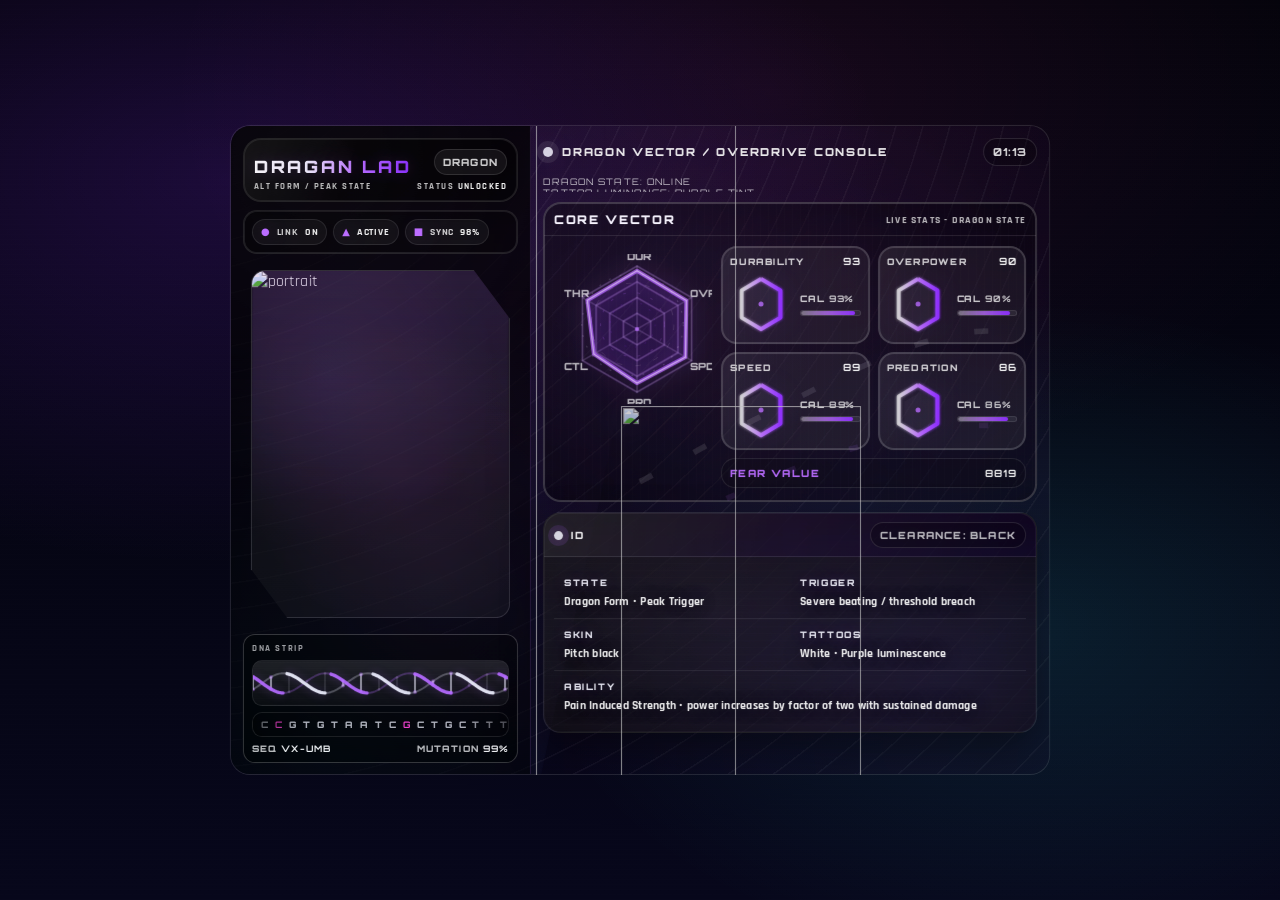
==== index2.html @ 0e3af1c7 "Create index2.html" ====
<!-- ============================
     index.html (Persona-ish pass)
     COPY-PASTE REPLACEMENT
     Notes:
     - Keeps your structure.
     - Adds ONE optional Persona “STAMP” element (safe if you want it).
     - Everything else is identical to your current index.
     ============================ -->
<!doctype html>
<html lang="en">
<head>
  <meta charset="utf-8"/>
  <meta name="viewport" content="width=device-width,initial-scale=1,viewport-fit=cover"/>
  <title>DRAGAN LAD // DRAGON FORM</title>

  <link rel="preconnect" href="https://fonts.googleapis.com">
  <link rel="preconnect" href="https://fonts.gstatic.com" crossorigin>
  <link href="https://fonts.googleapis.com/css2?family=Orbitron:wght@500;700;900&family=Rajdhani:wght@400;600;700&display=swap" rel="stylesheet">

  <link rel="stylesheet" href="./dragan.css?v=persona1">
</head>

<body>
  <div class="wrap">
    <div class="board" id="board">
      <div class="rgbSplit" aria-hidden="true"></div>
      <canvas class="embers" id="embers"></canvas>

      <div class="freeImg" style="--x:305px;--y:-115px;--w:200px;--h:800px;--rot:0deg;--opa:.75;--z:5;--blur:0px;--fit:contain">
        <img src="https://pomf2.lain.la/f/3jcsggve.png" alt="">
      </div>
      <div class="freeImg2" style="--x:390px;--y:280px;--w:240px;--h:500px;--rot:0deg;--opa:.78;--z:8;--blur:0px;--fit:contain">
        <img src="https://pomf2.lain.la/f/d1drjm53.png" alt="">
      </div>

      <div class="grid">
        <aside class="left">
          <div class="nameBanner">
            <div class="nameRow">
              <div class="name">DRAGAN LAD</div>
              <div class="fileCode">DRAGON</div>
            </div>
            <div class="subline">
              <span>ALT FORM / PEAK STATE</span>
              <span>STATUS <b>UNLOCKED</b></span>
            </div>
          </div>

          <div class="chipsBox">
            <div class="file">
              <div class="tag"><i>●</i>LINK <b>ON</b></div>
              <div class="tag"><i>▲</i> <b>ACTIVE</b></div>
              <div class="tag"><i>■</i>SYNC <b id="sync">97%</b></div>
            </div>
          </div>

          <div class="pframe">
            <div class="portrait">
              <img src="https://pomf2.lain.la/f/bktq4un1.png" alt="portrait"/>
              <div class="scan"></div>
              <div class="pulseTat"></div>
              <div class="shockwave"></div>
            </div>
          </div>

          <div class="dnaStrip">
            <div class="k">DNA STRIP</div>
            <div class="dnaHelix">
              <canvas class="dnaCanvas" id="dnaCanvas"></canvas>
            </div>
            <div class="dnaSeqLine" id="dnaSeqLine" aria-hidden="true"></div>
            <div class="dnaRead">
              <span>SEQ <b>VX-UMB</b></span>
              <span>MUTATION <b>99%</b></span>
            </div>
          </div>
        </aside>

        <main class="right">
          <div class="top">
            <div class="title"><span class="dot"></span> DRAGON VECTOR / OVERDRIVE CONSOLE</div>
            <div class="clock" id="clock">--:--</div>
          </div>

          <div class="ticker">
            <span id="tickerSpan">
              DRAGON STATE: ONLINE<br>
              TATTOO LUMINANCE: PURPLE TINT<br>
              OCULAR SHIFT: WHITE / VIOLET HAZE<br>
              VOICE: DISTORTED // FILTERED
            </span>
          </div>

          <section class="panel coreVec corrupt" id="corePanel">
            <div class="slice" aria-hidden="true"></div>

            <div class="phead">
              <h2>Core Vector</h2>

              <!-- OPTIONAL PERSONA STAMP (safe): remove if you don't want it -->
              <div class="sub" id="subHdr">LIVE STATS - DRAGON STATE</div>
            </div>

            <div class="pbody">
              <div class="coreGrid">
                <svg class="flowSvg" viewBox="0 0 100 100" preserveAspectRatio="none" aria-hidden="true">
                  <path d="M92 18 C78 18,60 28,44 36 C34 41,26 46,18 50"/>
                  <path class="p2" d="M92 38 C76 38,58 44,44 50 C34 55,26 58,18 60"/>
                  <path d="M92 58 C76 58,58 60,44 64 C34 68,26 70,18 72"/>
                  <path class="p2" d="M92 78 C78 78,60 74,44 70 C34 66,26 62,18 58"/>
                </svg>

                <div class="canvasBox">
                  <canvas id="radar" width="150" height="150"></canvas>

                  <svg class="orbits" viewBox="0 0 150 150" aria-hidden="true">
                    <g class="r1">
                      <circle cx="75" cy="75" r="54" stroke="rgba(245,245,255,.20)" stroke-width="1.2" fill="none" stroke-dasharray="2 10"/>
                      <circle cx="75" cy="75" r="44" stroke="rgba(255,255,255,.14)" stroke-width="1" fill="none" stroke-dasharray="6 14"/>
                    </g>
                    <g class="r2"><circle cx="75" cy="75" r="34" stroke="rgba(184,107,255,.22)" stroke-width="1.2" fill="none" stroke-dasharray="3 12"/></g>
                    <g class="r3"><circle cx="75" cy="75" r="24" stroke="rgba(138,45,255,.18)" stroke-width="1.1" fill="none" stroke-dasharray="2 9"/></g>
                  </svg>

                  <svg class="reticle" id="reticle" viewBox="0 0 150 150" aria-hidden="true">
                    <circle cx="75" cy="75" r="60" stroke="rgba(255,255,255,.20)" stroke-width="1" fill="none" stroke-dasharray="8 10"/>
                    <circle cx="75" cy="75" r="8" stroke="rgba(184,107,255,.45)" stroke-width="1.5" fill="none"/>
                    <path d="M75 14V34M75 116V136M14 75H34M116 75H136" stroke="rgba(245,245,255,.40)" stroke-width="2" stroke-linecap="round"/>
                    <path d="M75 42V48M75 102V108M42 75H48M102 75H108" stroke="rgba(184,107,255,.32)" stroke-width="2" stroke-linecap="round"/>
                  </svg>
                </div>

                <div>
                  <svg width="0" height="0" style="position:absolute">
                    <defs>
                      <linearGradient id="hxg" x1="0" y1="0" x2="1" y2="0">
                        <stop offset="0" stop-color="rgba(255,255,255,.55)"/>
                        <stop offset=".55" stop-color="rgba(184,107,255,.80)"/>
                        <stop offset="1" stop-color="rgba(138,45,255,.95)"/>
                      </linearGradient>
                      <filter id="hxglow">
                        <feGaussianBlur stdDeviation="1.9" result="b"/>
                        <feMerge><feMergeNode in="b"/><feMergeNode in="SourceGraphic"/></feMerge>
                      </filter>
                    </defs>
                  </svg>

                  <div class="statGrid" id="statGrid">
                    <div class="hexStat">
                      <div class="hexHdr"><span>Durability</span><b class="num"><i id="g0">92</i><span id="v0">92</span></b></div>
                      <div class="hexBody">
                        <svg class="hexSvg" viewBox="0 0 64 64">
                          <polygon class="hexBase" points="32,6 52,18 52,46 32,58 12,46 12,18"/>
                          <polygon class="hexFill" id="hf0" points="32,6 52,18 52,46 32,58 12,46 12,18"/>
                          <polygon class="hexGlow" id="hx0" points="32,6 52,18 52,46 32,58 12,46 12,18" stroke-dasharray="210" stroke-dashoffset="30"/>
                          <line class="hexNeedle" id="hn0" x1="32" y1="32" x2="32" y2="14"/>
                          <circle class="hexDot" cx="32" cy="32" r="2.6"/>
                        </svg>
                        <div class="hexMeta">
                          <div><span>CAL</span> <b id="p0">92%</b></div>
                          <div class="microBar"><div class="microFill" id="m0" style="width:92%"></div></div>
                        </div>
                      </div>
                    </div>

                    <div class="hexStat">
                      <div class="hexHdr"><span>Overpower</span><b class="num"><i id="g1">90</i><span id="v1">90</span></b></div>
                      <div class="hexBody">
                        <svg class="hexSvg" viewBox="0 0 64 64">
                          <polygon class="hexBase" points="32,6 52,18 52,46 32,58 12,46 12,18"/>
                          <polygon class="hexFill" id="hf1" points="32,6 52,18 52,46 32,58 12,46 12,18"/>
                          <polygon class="hexGlow" id="hx1" points="32,6 52,18 52,46 32,58 12,46 12,18" stroke-dasharray="210" stroke-dashoffset="45"/>
                          <line class="hexNeedle" id="hn1" x1="32" y1="32" x2="32" y2="14"/>
                          <circle class="hexDot" cx="32" cy="32" r="2.6"/>
                        </svg>
                        <div class="hexMeta">
                          <div><span>CAL</span> <b id="p1">90%</b></div>
                          <div class="microBar"><div class="microFill" id="m1" style="width:90%"></div></div>
                        </div>
                      </div>
                    </div>

                    <div class="hexStat">
                      <div class="hexHdr"><span>Speed</span><b class="num"><i id="g2">88</i><span id="v2">88</span></b></div>
                      <div class="hexBody">
                        <svg class="hexSvg" viewBox="0 0 64 64">
                          <polygon class="hexBase" points="32,6 52,18 52,46 32,58 12,46 12,18"/>
                          <polygon class="hexFill" id="hf2" points="32,6 52,18 52,46 32,58 12,46 12,18"/>
                          <polygon class="hexGlow" id="hx2" points="32,6 52,18 52,46 32,58 12,46 12,18" stroke-dasharray="210" stroke-dashoffset="40"/>
                          <line class="hexNeedle" id="hn2" x1="32" y1="32" x2="32" y2="14"/>
                          <circle class="hexDot" cx="32" cy="32" r="2.6"/>
                        </svg>
                        <div class="hexMeta">
                          <div><span>CAL</span> <b id="p2">88%</b></div>
                          <div class="microBar"><div class="microFill" id="m2" style="width:88%"></div></div>
                        </div>
                      </div>
                    </div>

                    <div class="hexStat">
                      <div class="hexHdr"><span>Predation</span><b class="num"><i id="g3">85</i><span id="v3">85</span></b></div>
                      <div class="hexBody">
                        <svg class="hexSvg" viewBox="0 0 64 64">
                          <polygon class="hexBase" points="32,6 52,18 52,46 32,58 12,46 12,18"/>
                          <polygon class="hexFill" id="hf3" points="32,6 52,18 52,46 32,58 12,46 12,18"/>
                          <polygon class="hexGlow" id="hx3" points="32,6 52,18 52,46 32,58 12,46 12,18" stroke-dasharray="210" stroke-dashoffset="58"/>
                          <line class="hexNeedle" id="hn3" x1="32" y1="32" x2="32" y2="14"/>
                          <circle class="hexDot" cx="32" cy="32" r="2.6"/>
                        </svg>
                        <div class="hexMeta">
                          <div><span>CAL</span> <b id="p3">85%</b></div>
                          <div class="microBar"><div class="microFill" id="m3" style="width:85%"></div></div>
                        </div>
                      </div>
                    </div>
                  </div>

                  <div class="trustRow"><span><em>FEAR VALUE</em></span><b id="trust">8742</b></div>
                </div>
              </div>
            </div>
          </section>

          <section class="idBoard">
            <div class="ibHead"><h3>ID</h3><div class="sig">CLEARANCE: BLACK</div></div>
            <div class="ibBody">
              <div class="ibRow">
                <div class="ibCell"><div class="k">State</div><div class="v">Dragon Form • Peak Trigger</div></div>
                <div class="ibCell"><div class="k">Trigger</div><div class="v">Severe beating / threshold breach</div></div>
              </div>
              <div class="ibRow">
                <div class="ibCell"><div class="k">Skin</div><div class="v">Pitch black</div></div>
                <div class="ibCell"><div class="k">Tattoos</div><div class="v">White • Purple luminescence</div></div>
              </div>
              <div class="ibRow ibRowFull">
                <div class="ibCell">
                  <div class="k">Ability</div>
                  <div class="v"><b>Pain Induced Strength</b> • power increases by factor of two with sustained damage</div>
                </div>
              </div>
            </div>
          </section>

        </main>
      </div>
    </div>
  </div>

  <audio id="loopAudio" src="https://pomf2.lain.la/f/i4xc9d.mp3" loop playsinline preload="auto"></audio>
  <script src="https://weightsofbruiser.github.io/dragan/dragan.js?v=persona1"></script>
</body>
</html>
---- dragan.css ----
:root{
  /* Umbra palette */
  --bg0:#03030a;
  --bg1:#050512;
  --bg2:#07071b;
  --ink:#f7f4ff;
  --mut:#bdb3e8;

  --um0:#0a0a14;
  --um1:#121226;
  --vio:#b86bff;
  --vio2:#8a2dff;
  --mag:#ff45d6;
  --cya:#2ff6ff;

  --white:#ffffff;
  --r:20px;
  --shadow:rgba(0,0,0,.72);
  --line:rgba(255,255,255,.12);
  --line2:rgba(184,107,255,.20);

  --tat:rgba(245,245,255,.92);
  --tatGlow:rgba(184,107,255,.55);

  /* FX */
  --fx:0;     /* 0..1 micro glitch intensity */
  --hb:0;     /* 0..1 heartbeat intensity */
  --heat:0;   /* 0..1 system temp */
}

*{box-sizing:border-box;margin:0;padding:0}
html,body{height:100%}

body{
  font-family:Rajdhani,system-ui,-apple-system,Segoe UI,Roboto,Arial;
  color:var(--ink);
  background:
    radial-gradient(1200px 700px at 18% 20%, rgba(138,45,255,.18), transparent 55%),
    radial-gradient(900px 600px at 80% 70%, rgba(47,246,255,.10), transparent 55%),
    radial-gradient(1000px 650px at 60% 10%, rgba(255,69,214,.08), transparent 60%),
    linear-gradient(180deg, var(--bg0), var(--bg2));
  position:relative;
  overflow:hidden;
}

/* subtle animated “distortion” veil */
body:before{
  content:"";
  position:fixed; inset:0;
  background:
    repeating-linear-gradient(0deg, rgba(255,255,255,.06) 0 1px, transparent 1px 5px),
    radial-gradient(circle at 50% 50%, rgba(184,107,255,.08), transparent 55%);
  mix-blend-mode:overlay;
  opacity:.12;
  animation:veil 8s linear infinite;
  pointer-events:none;
}
@keyframes veil{
  0%{transform:translateY(0)}
  100%{transform:translateY(24px)}
}

.wrap{
  min-height:100%;
  display:flex;
  align-items:center;
  justify-content:center;
  padding:12px;
  overflow-x:auto;
}

.board{
  width:min(760px,100%);
  min-width:820px;
  height:650px;
  border-radius:var(--r);
  border:1px solid var(--line);
  background:url('https://i.pinimg.com/originals/88/1e/97/881e975af06ff67857544c7b64e65cbc.gif') center/cover no-repeat fixed;
  position:relative;
  overflow:hidden;
  filter:saturate(calc(1 + var(--heat)*.18)) contrast(calc(1 + var(--heat)*.10));
}

/* HEARTBEAT thump */
.board{ transform:scale(calc(1 + var(--hb)*.003)); }

/* “Umbra bloom” */
.board:before{
  content:"";
  position:absolute; inset:-20%;
  background:
    radial-gradient(circle at 18% 22%, rgba(255,255,255,.10), transparent 40%),
    radial-gradient(circle at 65% 30%, rgba(184,107,255,.18), transparent 46%),
    radial-gradient(circle at 78% 78%, rgba(255,69,214,.10), transparent 52%),
    repeating-radial-gradient(circle at 0 0, rgba(255,255,255,.16) 0 1px, transparent 2px 26px);
  opacity:.28;
  transform:rotate(9deg);
  pointer-events:none;
  filter:saturate(1.2) contrast(1.05);
}

/* ===== RGB SPLIT / CHROMATIC ABERRATION (AUTO pulses) ===== */
.rgbSplit{
  position:absolute; inset:0;
  pointer-events:none;
  z-index:50;
  opacity:calc(var(--fx) * .85);
  mix-blend-mode:screen;
  filter:contrast(1.15) saturate(1.25);
}
.rgbSplit:before,
.rgbSplit:after{
  content:"";
  position:absolute; inset:-2px;
  background:
    radial-gradient(900px 600px at 50% 40%, rgba(255,255,255,.10), transparent 60%),
    repeating-linear-gradient(90deg, rgba(255,255,255,.06) 0 1px, transparent 1px 6px);
  opacity:.9;
  will-change:transform,filter;
}
.rgbSplit:before{
  transform:translateX(calc(var(--fx) * -4px)) translateY(calc(var(--fx) * 1px));
  filter:drop-shadow(6px 0 0 rgba(47,246,255,.18)) drop-shadow(-4px 0 0 rgba(255,69,214,.14));
}
.rgbSplit:after{
  transform:translateX(calc(var(--fx) * 4px)) translateY(calc(var(--fx) * -1px));
  filter:drop-shadow(-6px 0 0 rgba(47,246,255,.18)) drop-shadow(4px 0 0 rgba(255,69,214,.14));
  opacity:.7;
}

/* ===== EMBERS CANVAS ===== */
.embers{
  position:absolute; inset:0;
  pointer-events:none;
  z-index:35;
  opacity:.85;
  mix-blend-mode:screen;
  filter:drop-shadow(0 0 12px rgba(184,107,255,.10));
}

.grid{
  position:relative;
  display:grid;
  grid-template-columns:300px minmax(0,1fr);
  z-index:4;
  height:100%;
  align-items:stretch;
}

.left{
  min-width:300px;
  padding:12px;
  border-right:1px solid rgba(184,107,255,.18);
  background:linear-gradient(180deg, rgba(0,0,0,.82), rgba(0,0,0,.55));
  position:relative;
}

.left:after{
  content:"";
  position:absolute; inset:-25%;
  background:
    radial-gradient(circle at 25% 22%, rgba(255,255,255,.12), transparent 38%),
    radial-gradient(circle at 68% 62%, rgba(184,107,255,.20), transparent 44%),
    radial-gradient(circle at 55% 80%, rgba(47,246,255,.10), transparent 52%);
  opacity:.28;
  transform:rotate(12deg);
  pointer-events:none;
}

.right{
  min-width:0;
  padding:12px;
  display:flex;
  flex-direction:column;
  gap:10px;
}

/* Header banner */
.nameBanner{
  position:relative;
  border-radius:18px;
  padding:10px 10px 9px;
  background:rgba(0,0,0,.72);
  border:1px solid rgba(255,255,255,.12);
  box-shadow:
    inset 0 0 0 1px rgba(255,255,255,.08),
    0 10px 26px rgba(0,0,0,.35);
  overflow:hidden;
}

.nameBanner:before{
  content:"";
  position:absolute; inset:-60% -25%;
  background:linear-gradient(90deg, transparent, rgba(255,255,255,.20), transparent);
  transform:rotate(18deg) translateX(-55%);
  animation:shine 3.2s linear infinite;
  opacity:.55;
  pointer-events:none;
}
@keyframes shine{to{transform:rotate(18deg) translateX(55%)}}

.nameRow{display:flex;align-items:flex-end;justify-content:space-between;gap:10px}

.name{
  font-family:Orbitron,system-ui;
  font-weight:900;
  letter-spacing:.16em;
  text-transform:uppercase;
  font-size:17px;
  line-height:1.02;
  background:linear-gradient(90deg,
    rgba(255,255,255,.96),
    rgba(245,245,255,.96),
    rgba(184,107,255,.98),
    rgba(138,45,255,.96)
  );
  -webkit-background-clip:text;
  background-clip:text;
  color:transparent;
  text-shadow:0 0 18px rgba(184,107,255,.22), 0 0 24px rgba(255,255,255,.10);
}

.fileCode{
  font-family:Orbitron,system-ui;
  font-weight:900;
  letter-spacing:.12em;
  font-size:10px;
  color:rgba(255,255,255,.78);
  padding:6px 8px;
  border-radius:999px;
  background:rgba(255,255,255,.06);
  border:1px solid rgba(255,255,255,.12);
}

.subline{
  margin-top:6px;
  display:flex;
  align-items:center;
  justify-content:space-between;
  gap:10px;
  font-weight:900;
  letter-spacing:.16em;
  text-transform:uppercase;
  font-size:9px;
  color:rgba(255,255,255,.72);
}
.subline b{color:rgba(255,255,255,.94)}

.chipsBox{
  margin-top:8px;
  border-radius:14px;
  padding:8px;
  background:rgba(0,0,0,.46);
  border:1px solid rgba(255,255,255,.12);
  box-shadow:inset 0 0 0 1px rgba(255,255,255,.10);
}

.file{display:flex;gap:6px;flex-wrap:wrap}
.tag{
  display:flex;align-items:center;gap:6px;
  padding:6px 8px;
  border-radius:999px;
  background:rgba(255,255,255,.05);
  border:1px solid rgba(255,255,255,.10);
  font-weight:900;
  letter-spacing:.08em;
  font-size:10px;
  color:rgba(255,255,255,.82);
}
.tag i{font-style:normal;color:var(--vio);filter:drop-shadow(0 0 10px rgba(184,107,255,.25))}
.tag b{color:rgba(255,255,255,.95)}

.pframe{position:relative;margin-top:8px;border-radius:14px;padding:8px;overflow:hidden}

/* portrait */
.portrait{
  height:348px;
  border-radius:14px;
  overflow:hidden;
  clip-path:polygon(0 0,86% 0,100% 14%,100% 100%,14% 100%,0 86%);
  border:1px solid rgba(255,255,255,.14);
  position:relative;
  background:rgba(255,255,255,.03);
}

.portrait img{
  width:100%;height:105%;
  object-fit:cover;
  transform:scale(1.03);
  filter:contrast(1.18) saturate(1.05) brightness(.92);
}

/* Umbra tattoo glow overlay */
.portrait:before{
  content:"";
  position:absolute; inset:0;
  background:
    radial-gradient(circle at 30% 30%, rgba(184,107,255,.20), transparent 55%),
    radial-gradient(circle at 60% 60%, rgba(255,69,214,.10), transparent 60%),
    linear-gradient(180deg, rgba(0,0,0,.05), rgba(0,0,0,.35));
  mix-blend-mode:screen;
  opacity:.55;
  pointer-events:none;
}
.portrait:after{
  content:"";
  position:absolute; inset:0;
  background:radial-gradient(700px 500px at 50% 40%, rgba(255,255,255,.12), transparent 65%);
  opacity:.22;
  pointer-events:none;
}

/* kept */
.portrait .pulseTat{position:absolute; inset:0; opacity:0; pointer-events:none;}
.portrait .shockwave{position:absolute; inset:-40%; opacity:0; pointer-events:none;}

.scan{
  position:absolute; inset:-45% 0;
  background:linear-gradient(180deg, transparent, rgba(184,107,255,.20), transparent);
  transform:translateY(-40%);
  animation:scan 3.4s linear infinite;
  filter:blur(1px);
  opacity:.90;
  pointer-events:none;
}
@keyframes scan{to{transform:translateY(45%)}}

/* DNA strip */
.dnaStrip{
  margin-top:8px;
  border-radius:12px;
  background:rgba(0,0,0,.72);
  border:1px solid rgba(255,255,255,.20);
  overflow:hidden;
  padding:8px;
}
.dnaStrip .k{
  color:rgba(255,255,255,.62);
  font-weight:900;
  letter-spacing:.18em;
  text-transform:uppercase;
  font-size:9px;
  margin-bottom:6px;
}
.dnaHelix{
  height:46px;
  border-radius:10px;
  background:linear-gradient(180deg, rgba(255,255,255,.06), rgba(255,255,255,.02));
  border:1px solid rgba(255,255,255,.10);
  overflow:hidden;
  position:relative;
}
.dnaCanvas{width:100%;height:100%;display:block}
.dnaHelix:after{
  content:"";
  position:absolute; inset:0;
  background:repeating-linear-gradient(0deg, rgba(255,255,255,.04) 0 1px, transparent 1px 6px);
  opacity:.22;
  pointer-events:none;
}

/* NEW: DNA sequencer line */
.dnaSeqLine{
  margin-top:6px;
  padding:6px 8px;
  border-radius:10px;
  background:rgba(0,0,0,.30);
  border:1px solid rgba(255,255,255,.10);
  font-family:Orbitron,system-ui;
  font-weight:900;
  letter-spacing:.22em;
  font-size:9px;
  color:rgba(245,245,255,.72);
  white-space:nowrap;
  overflow:hidden;
  position:relative;
}
.dnaSeqLine b{color:rgba(255,69,214,.95); text-shadow:0 0 16px rgba(255,69,214,.18)}
.dnaSeqLine:after{
  content:"";
  position:absolute; inset:0;
  background:linear-gradient(90deg, rgba(0,0,0,.60), transparent 18%, transparent 82%, rgba(0,0,0,.60));
  pointer-events:none;
}

.dnaRead{
  margin-top:6px;
  display:flex;
  justify-content:space-between;
  gap:10px;
  flex-wrap:wrap;
  font-family:Orbitron,system-ui;
  font-weight:900;
  letter-spacing:.12em;
  text-transform:uppercase;
  font-size:9px;
  color:rgba(255,255,255,.72);
}
.dnaRead b{color:rgba(255,255,255,.94)}

/* Right side header */
.top{display:flex;align-items:center;justify-content:space-between;gap:10px}
.title{
  display:flex;align-items:center;gap:9px;
  font-family:Orbitron,system-ui;
  font-weight:900;
  letter-spacing:.16em;
  text-transform:uppercase;
  font-size:11px;
  color:rgba(255,255,255,.90);
}
.dot{
  width:10px;height:10px;border-radius:50%;
  background:rgba(245,245,255,.85);
  box-shadow:0 0 0 6px rgba(255,255,255,.08), 0 0 26px rgba(184,107,255,.22);
  animation:pulse 1.6s ease-in-out infinite;
  animation-duration:calc(1.6s - var(--heat)*.7s);
}
@keyframes pulse{50%{transform:scale(1.2)}}

.clock{
  font-family:Orbitron,system-ui;
  font-weight:800;
  letter-spacing:.10em;
  font-size:11px;
  color:rgba(255,255,255,.84);
  padding:6px 9px;
  border-radius:999px;
  background:rgba(0,0,0,.22);
  border:1px solid rgba(255,255,255,.12);
}

.ticker{
  height:16px;
  overflow:hidden;
  font-family:Orbitron,system-ui;
  font-size:9px;
  letter-spacing:.14em;
  text-transform:uppercase;
  color:rgba(255,255,255,.72);
}
.ticker span{display:block;animation:ticker 8s linear infinite}
@keyframes ticker{
  0%{transform:translateY(0)}
  25%{transform:translateY(-16px)}
  50%{transform:translateY(-32px)}
  75%{transform:translateY(-48px)}
  100%{transform:translateY(0)}
}

.panel{
  border-radius:18px;
  background:rgba(0,0,0,.42);
  border:1px solid rgba(255,255,255,.20);
  overflow:hidden;
  position:relative;
  box-shadow:inset 0 0 0 1px rgba(255,255,255,.18);
  height:300px;
}
.panel:before{
  content:"";
  position:absolute; inset:0;
  background:
    linear-gradient(135deg, rgba(255,255,255,.10), transparent 40%),
    linear-gradient(315deg, rgba(184,107,255,.22), transparent 45%);
  opacity:.70;
  pointer-events:none;
}

/* Core panel backplate */
.panel.coreVec:after{
  content:"";
  position:absolute; inset:0;
  background:
    radial-gradient(600px 400px at 20% 30%, rgba(255,255,255,.06), transparent 60%),
    radial-gradient(700px 450px at 85% 70%, rgba(184,107,255,.12), transparent 62%),
    repeating-linear-gradient(90deg, rgba(255,255,255,.04) 0 1px, transparent 1px 8px);
  opacity:.40;
  pointer-events:none;
}

.panel.coreVec .phead,.panel.coreVec .pbody{position:relative;z-index:1}

.phead{
  padding:9px 10px 8px;
  display:flex;
  align-items:center;
  justify-content:space-between;
  gap:10px;
  border-bottom:1px solid rgba(255,255,255,.10);
}
.phead h2{
  font-family:Orbitron,system-ui;
  font-weight:900;
  letter-spacing:.14em;
  text-transform:uppercase;
  font-size:12px;
}
.phead .sub{
  color:rgba(255,255,255,.72);
  font-weight:900;
  letter-spacing:.12em;
  text-transform:uppercase;
  font-size:10px;
}
.pbody{padding:10px;position:relative}

.coreGrid{
  display:grid;
  grid-template-columns:157px minmax(0,1fr);
  gap:10px;
  align-items:start;
  position:relative;
}

.canvasBox{padding:8px;position:relative}

/* Stats blocks */
.statGrid{display:grid;grid-template-columns:repeat(2,minmax(0,1fr));gap:8px}

.hexStat{
  position:relative;
  border-radius:16px;
  padding:8px;
  background:rgba(255,255,255,.05);
  border:1px solid rgba(255,255,255,.18);
  box-shadow:inset 0 0 0 1px rgba(255,255,255,.16);
  overflow:hidden;
}
.hexStat:before{
  content:"";
  position:absolute; inset:-45% -35%;
  background:linear-gradient(90deg, transparent, rgba(255,255,255,.16), transparent);
  transform:rotate(16deg) translateX(-60%);
  animation:statShine 3.1s linear infinite;
  opacity:.40;
  pointer-events:none;
}
@keyframes statShine{to{transform:rotate(16deg) translateX(60%)}}

/* OVERLOAD indicator */
.hexStat[data-over="1"]{
  border-color:rgba(255,69,214,.28);
  box-shadow:
    inset 0 0 0 1px rgba(255,255,255,.16),
    0 0 24px rgba(255,69,214,.10),
    0 0 40px rgba(184,107,255,.08);
}
.hexStat[data-over="1"]:after{
  content:"OVERLOAD";
  position:absolute; right:10px; bottom:8px;
  font-family:Orbitron,system-ui;
  font-weight:900;
  font-size:9px;
  letter-spacing:.14em;
  color:rgba(255,69,214,.92);
  text-shadow:0 0 18px rgba(255,69,214,.18), 0 0 28px rgba(184,107,255,.10);
  opacity:.95;
}
.hexStat[data-over="1"] .microFill{
  background:
    repeating-linear-gradient(90deg, rgba(255,69,214,.92) 0 8px, rgba(245,245,255,.65) 8px 16px);
  animation:overStripe .55s linear infinite;
}
@keyframes overStripe{to{background-position:64px 0}}

.hexHdr{
  display:flex;
  align-items:center;
  justify-content:space-between;
  gap:8px;
  font-family:Orbitron,system-ui;
  font-weight:900;
  letter-spacing:.14em;
  text-transform:uppercase;
  font-size:9px;
  color:rgba(255,255,255,.80);
  margin-bottom:6px;
}
.hexHdr b{font-size:10px;letter-spacing:.10em;color:rgba(255,255,255,.95)}

/* NEW: impact memory number style */
.hexHdr b.num{position:relative; display:inline-block; min-width:32px; text-align:right}
.hexHdr b.num i{
  position:absolute; right:0; top:-6px;
  font-style:normal;
  opacity:0;
  color:rgba(245,245,255,.55);
  transform:translateY(6px);
  filter:blur(.2px);
}
.hexHdr b.num span{position:relative}
.hexHdr b.num i.on{
  opacity:.55;
  transform:translateY(0);
  transition:opacity .55s ease, transform .55s ease;
}

.hexBody{display:grid;grid-template-columns:62px 1fr;gap:8px;align-items:center}

.hexSvg{width:62px;height:62px;display:block;filter:drop-shadow(0 0 12px rgba(184,107,255,.12))}
.hexBase{fill:none;stroke:rgba(255,255,255,.14);stroke-width:4;stroke-linejoin:round}
.hexGlow{fill:none;stroke:url(#hxg);stroke-width:4;stroke-linejoin:round;filter:url(#hxglow)}
.hexNeedle{stroke:rgba(245,245,255,.85);stroke-width:2.2;stroke-linecap:round;filter:url(#hxglow)}
.hexDot{fill:rgba(184,107,255,.78)}
.hexFill{fill:rgba(255,255,255,.10);opacity:0;transform-origin:32px 32px}

.hexMeta{
  display:grid;
  gap:6px;
  font-family:Orbitron,system-ui;
  font-weight:900;
  letter-spacing:.10em;
  text-transform:uppercase;
  font-size:9px;
  color:rgba(255,255,255,.78);
}

.microBar{
  height:6px;border-radius:999px;
  background:rgba(255,255,255,.07);
  border:1px solid rgba(255,255,255,.10);
  overflow:hidden;
}
.microFill{
  height:100%;
  border-radius:999px;
  background:linear-gradient(90deg,
    rgba(255,255,255,.35),
    rgba(184,107,255,.75),
    rgba(138,45,255,.95)
  );
}

.trustRow{
  margin-top:8px;
  border-radius:14px;
  background:rgba(0,0,0,.18);
  border:1px solid rgba(255,255,255,.10);
  padding:8px;
  display:flex;
  align-items:center;
  justify-content:space-between;
  gap:10px;
  font-family:Orbitron,system-ui;
  font-weight:900;
  letter-spacing:.14em;
  text-transform:uppercase;
  font-size:10px;
}
.trustRow em{font-style:normal;color:rgba(184,107,255,.95)}
.trustRow b{color:rgba(255,255,255,.92);letter-spacing:.10em}

/* Identity board */
.idBoard{
  border-radius:18px;
  background:linear-gradient(180deg, rgba(0,0,0,.84), rgba(0,0,0,.18));
  border:1px solid rgba(255,255,255,.12);
  overflow:hidden;
  box-shadow:
    inset 0 0 0 1px rgba(255,255,255,.06),
    0 16px 40px rgba(0,0,0,.40);
  position:relative;
}
.idBoard:after{
  content:"";
  position:absolute; inset:-80% -25%;
  background:linear-gradient(90deg, transparent, rgba(255,255,255,.14), transparent);
  transform:rotate(14deg) translateX(-55%);
  animation:ibSheen 3.2s linear infinite;
  opacity:.52;
  pointer-events:none;
}
@keyframes ibSheen{to{transform:rotate(14deg) translateX(55%)}}

.ibHead{
  position:relative;
  padding:9px 10px 8px;
  display:flex;
  align-items:center;
  justify-content:space-between;
  gap:10px;
  border-bottom:1px solid rgba(255,255,255,.10);
  background:linear-gradient(90deg, rgba(255,255,255,.08), rgba(184,107,255,.12), rgba(138,45,255,.10));
  z-index:1;
}
.ibHead h3{
  font-family:Orbitron,system-ui;
  font-weight:900;
  letter-spacing:.16em;
  text-transform:uppercase;
  font-size:10px;
  color:rgba(255,255,255,.92);
  display:flex;
  align-items:center;
  gap:8px;
}
.ibHead h3:before{
  content:"";
  width:9px;height:9px;border-radius:50%;
  background:rgba(245,245,255,.85);
  box-shadow:0 0 0 6px rgba(184,107,255,.12), 0 0 18px rgba(184,107,255,.22);
}
.sig{
  font-family:Orbitron,system-ui;
  font-weight:900;
  font-size:10px;
  letter-spacing:.12em;
  color:rgba(255,255,255,.70);
  padding:6px 9px;
  border-radius:999px;
  background:rgba(0,0,0,.22);
  border:1px solid rgba(255,255,255,.12);
}

.ibBody{
  position:relative;
  padding:10px;
  z-index:1;
  overflow:hidden;
  background:
    radial-gradient(700px 520px at 35% 35%, rgba(255,255,255,.06), transparent 65%),
    radial-gradient(700px 520px at 80% 70%, rgba(184,107,255,.10), transparent 65%),
    linear-gradient(180deg, rgba(0,0,0,.10), rgba(0,0,0,.55));
}
.ibBody:before{
  content:"";
  position:absolute; inset:0;
  background:repeating-linear-gradient(0deg, rgba(255,255,255,.05) 0 1px, transparent 1px 7px);
  opacity:.18;
  pointer-events:none;
}
.ibRow{display:grid;grid-template-columns:1fr 1fr;position:relative}
.ibRow+.ibRow{border-top:1px solid rgba(255,255,255,.08)}
.ibRowFull{grid-template-columns:1fr}
.ibCell{padding:10px 10px 9px;position:relative}
.ibCell .k{
  color:rgba(245,245,255,.92);
  font-weight:900;
  letter-spacing:.18em;
  text-transform:uppercase;
  font-size:9px;
  font-family:Orbitron,system-ui;
  text-shadow:0 0 16px rgba(184,107,255,.22);
}
.ibCell .v{
  margin-top:6px;
  font-weight:900;
  letter-spacing:.02em;
  font-size:12px;
  color:rgba(255,255,255,.92);
  text-shadow:0 0 18px rgba(0,0,0,.45);
}

/* free floating decal images */
.freeImg,.freeImg2{
  position:absolute; left:0; top:0;
  pointer-events:none;
  transform:translate(var(--x),var(--y)) rotate(var(--rot));
  width:var(--w); height:var(--h);
  opacity:var(--opa);
  z-index:var(--z);
  filter:blur(var(--blur)) drop-shadow(0 0 18px rgba(184,107,255,.25));
}
.freeImg2{filter:blur(var(--blur)) drop-shadow(0 0 18px rgba(245,245,255,.18))}
.freeImg img,.freeImg2 img{width:100%;height:100%;object-fit:var(--fit);display:block}

/* Orbit/reticle */
.orbits,.reticle{position:absolute;inset:8px;pointer-events:none}
.orbits{opacity:.86;filter:drop-shadow(0 0 12px rgba(184,107,255,.12))}
.orbits .r1{animation:orb1 7.5s linear infinite;transform-origin:75px 75px}
.orbits .r2{animation:orb2 12.5s linear infinite;transform-origin:75px 75px}
.orbits .r3{animation:orb3 18s linear infinite;transform-origin:75px 75px}
@keyframes orb1{to{transform:rotate(360deg)}}@keyframes orb2{to{transform:rotate(-360deg)}}@keyframes orb3{to{transform:rotate(360deg)}}

.reticle{opacity:0;transform:scale(.92)}
.reticle.on{animation:lockon 1.05s ease-in-out}
@keyframes lockon{
  0%{opacity:0;transform:scale(.86)}
  18%{opacity:.95;transform:scale(1)}
  55%{opacity:.35;transform:scale(.98)}
  100%{opacity:0;transform:scale(1.04)}
}

/* Flow lines */
.flowSvg{position:absolute;inset:0;pointer-events:none;opacity:.60;filter:drop-shadow(0 0 14px rgba(184,107,255,.12))}
.flowSvg path{
  fill:none;
  stroke:rgba(245,245,255,.18);
  stroke-width:1.2;
  stroke-dasharray:3 10;
  animation:flow 1.25s linear infinite
}
.flowSvg path.p2{
  stroke:rgba(184,107,255,.18);
  stroke-dasharray:2 12;
  animation-duration:1.55s
}
@keyframes flow{to{stroke-dashoffset:-80}}

/* =========================
   CORE VECTOR TEARING FX
   ========================= */
@keyframes tearShift{
  0%,100%{transform:translate(0,0)}
  20%{transform:translate(-2px,1px)}
  40%{transform:translate(3px,-1px)}
  60%{transform:translate(-1px,-2px)}
  80%{transform:translate(2px,2px)}
}
@keyframes scanTear{
  0%{transform:translateY(-18px)}
  100%{transform:translateY(18px)}
}
@keyframes sliceBand{
  0%{clip-path:polygon(0 18%,100% 18%,100% 22%,0 22%); transform:translateX(0)}
  35%{clip-path:polygon(0 48%,100% 48%,100% 52%,0 52%); transform:translateX(10px)}
  70%{clip-path:polygon(0 72%,100% 72%,100% 76%,0 76%); transform:translateX(-8px)}
  100%{clip-path:polygon(0 18%,100% 18%,100% 22%,0 22%); transform:translateX(0)}
}

.corrupt{transform:translateZ(0)}
.corrupt:before{
  content:"";
  position:absolute; inset:0;
  pointer-events:none;
  background:
    repeating-linear-gradient(0deg,
      rgba(255,255,255,.00) 0 10px,
      rgba(255,255,255,.06) 10px 11px,
      rgba(184,107,255,.04) 11px 12px,
      rgba(255,255,255,.00) 12px 20px
    );
  mix-blend-mode:screen;
  opacity:0;
  animation:scanTear .16s linear infinite;
  z-index:6;
}
.corrupt:after{
  content:"";
  position:absolute; inset:0;
  pointer-events:none;
  background:
    linear-gradient(90deg, rgba(255,69,214,.10), transparent 30%, rgba(47,246,255,.08)),
    repeating-linear-gradient(90deg, rgba(255,255,255,.05) 0 1px, transparent 1px 9px);
  mix-blend-mode:screen;
  opacity:0;
  z-index:7;
}
.corrupt.on{animation:tearShift .18s linear 2}
.corrupt.on:before{opacity:.55}
.corrupt.on:after{opacity:.35}

/* core slice layer */
.panel.coreVec .slice{
  position:absolute; inset:0;
  pointer-events:none;
  background:linear-gradient(90deg, rgba(184,107,255,.20), rgba(255,255,255,.12), rgba(138,45,255,.22));
  mix-blend-mode:screen;
  opacity:0;
  z-index:8;
}
.panel.coreVec.corrupt.on .slice{
  opacity:.65;
  animation:sliceBand .22s linear 2;
}

/* accessibility */
@media (prefers-reduced-motion:reduce){
  *{animation:none !important; transition:none !important}
}
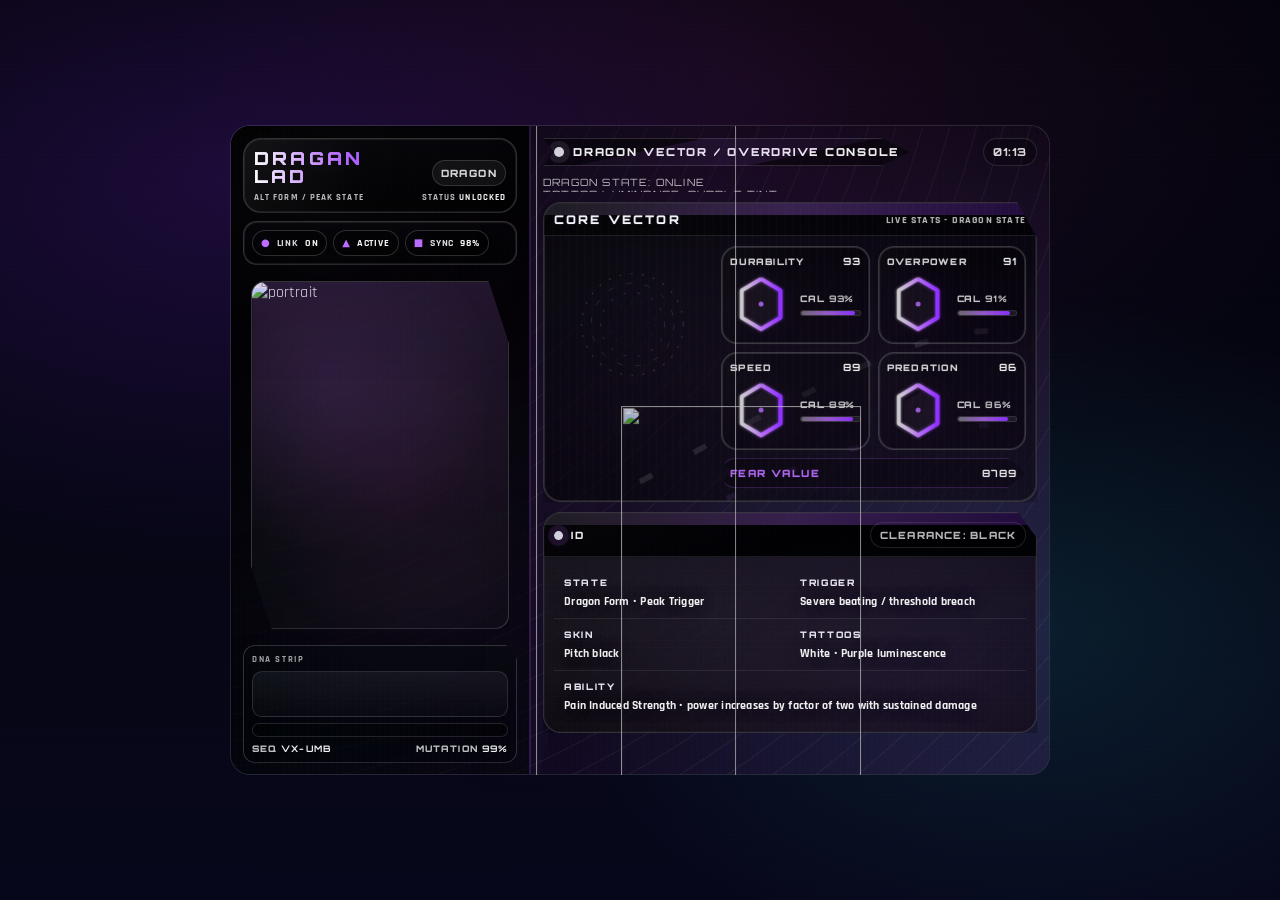
==== commit f17d4321: "Update index2.html" ====
--- a/index2.html
+++ b/index2.html
@@ -17,7 +17,8 @@
   <link rel="preconnect" href="https://fonts.gstatic.com" crossorigin>
   <link href="https://fonts.googleapis.com/css2?family=Orbitron:wght@500;700;900&family=Rajdhani:wght@400;600;700&display=swap" rel="stylesheet">
 
-  <link rel="stylesheet" href="./dragan.css?v=persona1">
+<link rel="stylesheet" href="./draganlad.css?v=persona1">
+<script src="./draganlad.js?v=persona1"></script>
 </head>
 
 <body>
--- a/draganlad.css
+++ b/draganlad.css
@@ -0,0 +1,964 @@
+/* ============================
+   dragan.css (Persona-ish pass)
+   COPY-PASTE REPLACEMENT
+   Keeps your GIF. Adds Persona plates, angled cuts, bold bars.
+   ============================ */
+
+:root{
+  /* Umbra palette */
+  --bg0:#03030a;
+  --bg1:#050512;
+  --bg2:#07071b;
+  --ink:#f7f4ff;
+  --mut:#bdb3e8;
+
+  --um0:#0a0a14;
+  --um1:#121226;
+  --vio:#b86bff;
+  --vio2:#8a2dff;
+  --mag:#ff45d6;
+  --cya:#2ff6ff;
+
+  --white:#ffffff;
+  --r:20px;
+  --shadow:rgba(0,0,0,.72);
+  --line:rgba(255,255,255,.12);
+  --line2:rgba(184,107,255,.20);
+
+  --tat:rgba(245,245,255,.92);
+  --tatGlow:rgba(184,107,255,.55);
+
+  /* FX */
+  --fx:0;     /* 0..1 micro glitch intensity */
+  --hb:0;     /* 0..1 heartbeat intensity */
+  --heat:0;   /* 0..1 system temp */
+
+  /* =========================
+     PERSONA-ish graphic system
+     ========================= */
+  --plate: rgba(5,5,10,.88);
+  --plate2: rgba(0,0,0,.55);
+  --edge: rgba(255,255,255,.18);
+
+  --slash: rgba(184,107,255,.22);
+  --slash2: rgba(245,245,255,.10);
+
+  --p-cut: polygon(0 0, 92% 0, 100% 18%, 100% 100%, 8% 100%, 0 82%);
+  --p-cut2: polygon(0 0, 96% 0, 100% 12%, 100% 100%, 0 100%, 0 14%);
+
+  --barH: 12px;
+}
+
+*{box-sizing:border-box;margin:0;padding:0}
+html,body{height:100%}
+
+body{
+  font-family:Rajdhani,system-ui,-apple-system,Segoe UI,Roboto,Arial;
+  color:var(--ink);
+  background:
+    radial-gradient(1200px 700px at 18% 20%, rgba(138,45,255,.18), transparent 55%),
+    radial-gradient(900px 600px at 80% 70%, rgba(47,246,255,.10), transparent 55%),
+    radial-gradient(1000px 650px at 60% 10%, rgba(255,69,214,.08), transparent 60%),
+    linear-gradient(180deg, var(--bg0), var(--bg2));
+  position:relative;
+  overflow:hidden;
+}
+
+/* subtle animated “distortion” veil */
+body:before{
+  content:"";
+  position:fixed; inset:0;
+  background:
+    repeating-linear-gradient(0deg, rgba(255,255,255,.06) 0 1px, transparent 1px 5px),
+    radial-gradient(circle at 50% 50%, rgba(184,107,255,.08), transparent 55%);
+  mix-blend-mode:overlay;
+  opacity:.12;
+  animation:veil 8s linear infinite;
+  pointer-events:none;
+}
+@keyframes veil{
+  0%{transform:translateY(0)}
+  100%{transform:translateY(24px)}
+}
+
+.wrap{
+  min-height:100%;
+  display:flex;
+  align-items:center;
+  justify-content:center;
+  padding:12px;
+  overflow-x:auto;
+}
+
+.board{
+  width:min(760px,100%);
+  min-width:820px;
+  height:650px;
+  border-radius:var(--r);
+  border:1px solid var(--line);
+  background:url('https://i.pinimg.com/originals/88/1e/97/881e975af06ff67857544c7b64e65cbc.gif') center/cover no-repeat;
+  position:relative;
+  overflow:hidden;
+  filter:saturate(calc(1 + var(--heat)*.18)) contrast(calc(1 + var(--heat)*.10));
+}
+
+/* HEARTBEAT thump */
+.board{ transform:scale(calc(1 + var(--hb)*.003)); }
+
+/* “Umbra bloom” */
+.board:before{
+  content:"";
+  position:absolute; inset:-20%;
+  background:
+    radial-gradient(circle at 18% 22%, rgba(255,255,255,.10), transparent 40%),
+    radial-gradient(circle at 65% 30%, rgba(184,107,255,.18), transparent 46%),
+    radial-gradient(circle at 78% 78%, rgba(255,69,214,.10), transparent 52%),
+    repeating-radial-gradient(circle at 0 0, rgba(255,255,255,.16) 0 1px, transparent 2px 26px);
+  opacity:.28;
+  transform:rotate(9deg);
+  pointer-events:none;
+  filter:saturate(1.2) contrast(1.05);
+  z-index:1;
+}
+
+/* ===== PERSONA COLOR GRADE OVER THE GIF (keeps the GIF) ===== */
+.board:after{
+  content:"";
+  position:absolute; inset:0;
+  background:
+    linear-gradient(135deg, rgba(0,0,0,.72), rgba(0,0,0,.20) 55%, rgba(184,107,255,.10)),
+    radial-gradient(900px 600px at 70% 40%, rgba(184,107,255,.10), transparent 60%),
+    radial-gradient(800px 500px at 18% 78%, rgba(255,69,214,.06), transparent 62%);
+  mix-blend-mode:multiply;
+  opacity:.95;
+  pointer-events:none;
+  z-index:2;
+}
+
+/* ===== RGB SPLIT / CHROMATIC ABERRATION (AUTO pulses) ===== */
+.rgbSplit{
+  position:absolute; inset:0;
+  pointer-events:none;
+  z-index:50;
+  opacity:calc(var(--fx) * .85);
+  mix-blend-mode:screen;
+  filter:contrast(1.15) saturate(1.25);
+}
+.rgbSplit:before,
+.rgbSplit:after{
+  content:"";
+  position:absolute; inset:-2px;
+  background:
+    radial-gradient(900px 600px at 50% 40%, rgba(255,255,255,.10), transparent 60%),
+    repeating-linear-gradient(90deg, rgba(255,255,255,.06) 0 1px, transparent 1px 6px);
+  opacity:.9;
+  will-change:transform,filter;
+}
+.rgbSplit:before{
+  transform:translateX(calc(var(--fx) * -4px)) translateY(calc(var(--fx) * 1px));
+  filter:drop-shadow(6px 0 0 rgba(47,246,255,.18)) drop-shadow(-4px 0 0 rgba(255,69,214,.14));
+}
+.rgbSplit:after{
+  transform:translateX(calc(var(--fx) * 4px)) translateY(calc(var(--fx) * -1px));
+  filter:drop-shadow(-6px 0 0 rgba(47,246,255,.18)) drop-shadow(4px 0 0 rgba(255,69,214,.14));
+  opacity:.7;
+}
+
+/* ===== EMBERS CANVAS ===== */
+.embers{
+  position:absolute; inset:0;
+  pointer-events:none;
+  z-index:35;
+  opacity:.85;
+  mix-blend-mode:screen;
+  filter:drop-shadow(0 0 12px rgba(184,107,255,.10));
+}
+
+.grid{
+  position:relative;
+  display:grid;
+  grid-template-columns:300px minmax(0,1fr);
+  z-index:4;
+  height:100%;
+  align-items:stretch;
+}
+
+.left{
+  min-width:300px;
+  padding:12px;
+  border-right:2px solid rgba(184,107,255,.22);
+  background:linear-gradient(180deg, rgba(0,0,0,.90), rgba(0,0,0,.55));
+  position:relative;
+}
+
+.left:after{
+  content:"";
+  position:absolute; inset:-25%;
+  background:
+    radial-gradient(circle at 25% 22%, rgba(255,255,255,.12), transparent 38%),
+    radial-gradient(circle at 68% 62%, rgba(184,107,255,.20), transparent 44%),
+    radial-gradient(circle at 55% 80%, rgba(47,246,255,.10), transparent 52%);
+  opacity:.20;
+  transform:rotate(12deg);
+  pointer-events:none;
+}
+
+.right{
+  min-width:0;
+  padding:12px;
+  display:flex;
+  flex-direction:column;
+  gap:10px;
+}
+
+/* Header banner */
+.nameBanner{
+  position:relative;
+  border-radius:18px;
+  padding:10px 10px 9px;
+  background:linear-gradient(180deg, var(--plate), var(--plate2));
+  border:1px solid var(--edge);
+  box-shadow:
+    inset 0 0 0 1px rgba(255,255,255,.08),
+    0 16px 44px rgba(0,0,0,.50);
+  overflow:hidden;
+  clip-path:var(--p-cut2);
+}
+
+.nameBanner:before{
+  content:"";
+  position:absolute; inset:-60% -25%;
+  background:linear-gradient(90deg, transparent, rgba(255,255,255,.20), transparent);
+  transform:rotate(18deg) translateX(-55%);
+  animation:shine 3.2s linear infinite;
+  opacity:.45;
+  pointer-events:none;
+}
+@keyframes shine{to{transform:rotate(18deg) translateX(55%)}}
+
+.nameRow{display:flex;align-items:flex-end;justify-content:space-between;gap:10px}
+
+.name{
+  font-family:Orbitron,system-ui;
+  font-weight:900;
+  letter-spacing:.18em;
+  text-transform:uppercase;
+  font-size:18px;
+  line-height:1.02;
+  background:linear-gradient(90deg,
+    rgba(255,255,255,.98),
+    rgba(184,107,255,.98),
+    rgba(138,45,255,.96)
+  );
+  -webkit-background-clip:text;
+  background-clip:text;
+  color:transparent;
+  text-shadow:none;
+}
+
+.fileCode{
+  font-family:Orbitron,system-ui;
+  font-weight:900;
+  letter-spacing:.14em;
+  font-size:10px;
+  color:rgba(255,255,255,.82);
+  padding:6px 8px;
+  border-radius:999px;
+  background:rgba(255,255,255,.06);
+  border:1px solid rgba(255,255,255,.14);
+}
+
+.subline{
+  margin-top:6px;
+  display:flex;
+  align-items:center;
+  justify-content:space-between;
+  gap:10px;
+  font-weight:900;
+  letter-spacing:.12em;
+  text-transform:uppercase;
+  font-size:9px;
+  color:rgba(255,255,255,.72);
+}
+.subline b{color:rgba(255,255,255,.94)}
+
+.chipsBox{
+  margin-top:8px;
+  border-radius:14px;
+  padding:8px;
+  background:linear-gradient(180deg, var(--plate), rgba(0,0,0,.35));
+  border:1px solid var(--edge);
+  box-shadow:inset 0 0 0 1px rgba(255,255,255,.08);
+  clip-path:var(--p-cut2);
+}
+
+.file{display:flex;gap:6px;flex-wrap:wrap}
+.tag{
+  display:flex;align-items:center;gap:6px;
+  padding:6px 8px;
+  border-radius:999px;
+  background:rgba(0,0,0,.34);
+  border:1px solid rgba(255,255,255,.16);
+  font-weight:900;
+  letter-spacing:.08em;
+  font-size:10px;
+  color:rgba(255,255,255,.86);
+}
+.tag i{font-style:normal;color:var(--vio);filter:drop-shadow(0 0 10px rgba(184,107,255,.20))}
+.tag b{color:rgba(255,255,255,.95)}
+
+.pframe{position:relative;margin-top:8px;border-radius:14px;padding:8px;overflow:hidden}
+
+/* portrait */
+.portrait{
+  height:348px;
+  border-radius:14px;
+  overflow:hidden;
+  clip-path:var(--p-cut);
+  border:1px solid rgba(255,255,255,.18);
+  position:relative;
+  background:rgba(255,255,255,.02);
+  box-shadow:0 18px 50px rgba(0,0,0,.55);
+}
+
+.portrait img{
+  width:100%;height:105%;
+  object-fit:cover;
+  transform:scale(1.03);
+  filter:contrast(1.18) saturate(1.06) brightness(.90);
+}
+
+/* Umbra tattoo glow overlay */
+.portrait:before{
+  content:"";
+  position:absolute; inset:0;
+  background:
+    radial-gradient(circle at 30% 30%, rgba(184,107,255,.20), transparent 55%),
+    radial-gradient(circle at 60% 60%, rgba(255,69,214,.08), transparent 60%),
+    linear-gradient(180deg, rgba(0,0,0,.08), rgba(0,0,0,.45));
+  mix-blend-mode:screen;
+  opacity:.52;
+  pointer-events:none;
+}
+.portrait:after{
+  content:"";
+  position:absolute; inset:0;
+  background:radial-gradient(700px 500px at 50% 40%, rgba(255,255,255,.12), transparent 65%);
+  opacity:.20;
+  pointer-events:none;
+}
+
+/* kept */
+.portrait .pulseTat{position:absolute; inset:0; opacity:0; pointer-events:none;}
+.portrait .shockwave{position:absolute; inset:-40%; opacity:0; pointer-events:none;}
+
+.scan{
+  position:absolute; inset:-45% 0;
+  background:linear-gradient(180deg, transparent, rgba(184,107,255,.22), transparent);
+  transform:translateY(-40%);
+  animation:scan 3.6s linear infinite;
+  filter:blur(1px);
+  opacity:.85;
+  pointer-events:none;
+}
+@keyframes scan{to{transform:translateY(45%)}}
+
+/* DNA strip */
+.dnaStrip{
+  margin-top:8px;
+  border-radius:12px;
+  background:linear-gradient(180deg, var(--plate), rgba(0,0,0,.30));
+  border:1px solid var(--edge);
+  overflow:hidden;
+  padding:8px;
+  clip-path:var(--p-cut2);
+}
+.dnaStrip .k{
+  color:rgba(255,255,255,.62);
+  font-weight:900;
+  letter-spacing:.18em;
+  text-transform:uppercase;
+  font-size:9px;
+  margin-bottom:6px;
+}
+.dnaHelix{
+  height:46px;
+  border-radius:10px;
+  background:linear-gradient(180deg, rgba(255,255,255,.06), rgba(255,255,255,.02));
+  border:1px solid rgba(255,255,255,.12);
+  overflow:hidden;
+  position:relative;
+}
+.dnaCanvas{width:100%;height:100%;display:block}
+.dnaHelix:after{
+  content:"";
+  position:absolute; inset:0;
+  background:repeating-linear-gradient(0deg, rgba(255,255,255,.04) 0 1px, transparent 1px 6px);
+  opacity:.18;
+  pointer-events:none;
+}
+
+/* DNA sequencer line */
+.dnaSeqLine{
+  margin-top:6px;
+  padding:6px 8px;
+  border-radius:10px;
+  background:rgba(0,0,0,.30);
+  border:1px solid rgba(255,255,255,.12);
+  font-family:Orbitron,system-ui;
+  font-weight:900;
+  letter-spacing:.12em;
+  font-size:10px;
+  color:rgba(245,245,255,.74);
+  white-space:nowrap;
+  overflow:hidden;
+  position:relative;
+}
+.dnaSeqLine b{color:rgba(255,69,214,.95); text-shadow:0 0 16px rgba(255,69,214,.18)}
+.dnaSeqLine:after{
+  content:"";
+  position:absolute; inset:0;
+  background:linear-gradient(90deg, rgba(0,0,0,.60), transparent 18%, transparent 82%, rgba(0,0,0,.60));
+  pointer-events:none;
+}
+
+.dnaRead{
+  margin-top:6px;
+  display:flex;
+  justify-content:space-between;
+  gap:10px;
+  flex-wrap:wrap;
+  font-family:Orbitron,system-ui;
+  font-weight:900;
+  letter-spacing:.12em;
+  text-transform:uppercase;
+  font-size:9px;
+  color:rgba(255,255,255,.74);
+}
+.dnaRead b{color:rgba(255,255,255,.94)}
+
+/* Right side header */
+.top{display:flex;align-items:center;justify-content:space-between;gap:10px}
+
+/* Persona-ish title plate */
+.title{
+  display:flex;align-items:center;gap:9px;
+  font-family:Orbitron,system-ui;
+  font-weight:900;
+  letter-spacing:.16em;
+  text-transform:uppercase;
+  font-size:11px;
+  color:rgba(255,255,255,.92);
+  position:relative;
+  padding:6px 10px;
+  background: rgba(0,0,0,.45);
+  clip-path: polygon(0 0, 92% 0, 100% 50%, 92% 100%, 0 100%, 3% 50%);
+  border:1px solid rgba(255,255,255,.14);
+}
+.title:after{
+  content:"";
+  position:absolute; inset:-20% -30%;
+  background: linear-gradient(90deg, transparent, var(--slash), transparent);
+  transform: rotate(-12deg);
+  opacity:.55;
+  pointer-events:none;
+}
+
+.dot{
+  width:10px;height:10px;border-radius:50%;
+  background:rgba(245,245,255,.85);
+  box-shadow:0 0 0 6px rgba(255,255,255,.08), 0 0 26px rgba(184,107,255,.22);
+  animation:pulse 1.6s ease-in-out infinite;
+  animation-duration:calc(1.6s - var(--heat)*.7s);
+}
+@keyframes pulse{50%{transform:scale(1.2)}}
+
+.clock{
+  font-family:Orbitron,system-ui;
+  font-weight:800;
+  letter-spacing:.10em;
+  font-size:11px;
+  color:rgba(255,255,255,.84);
+  padding:6px 9px;
+  border-radius:999px;
+  background:rgba(0,0,0,.22);
+  border:1px solid rgba(255,255,255,.12);
+}
+
+.ticker{
+  height:16px;
+  overflow:hidden;
+  font-family:Orbitron,system-ui;
+  font-size:10px;
+  letter-spacing:.12em;
+  text-transform:uppercase;
+  color:rgba(255,255,255,.72);
+}
+.ticker span{display:block;animation:ticker 8s linear infinite}
+@keyframes ticker{
+  0%{transform:translateY(0)}
+  25%{transform:translateY(-16px)}
+  50%{transform:translateY(-32px)}
+  75%{transform:translateY(-48px)}
+  100%{transform:translateY(0)}
+}
+
+.panel{
+  border-radius:18px;
+  background:linear-gradient(180deg, var(--plate), var(--plate2));
+  border:1px solid var(--edge);
+  overflow:hidden;
+  position:relative;
+  box-shadow:
+    inset 0 0 0 1px rgba(255,255,255,.10),
+    0 16px 44px rgba(0,0,0,.50);
+  height:300px;
+  clip-path:var(--p-cut2);
+}
+.panel:before{
+  content:"";
+  position:absolute; inset:0;
+  background:
+    linear-gradient(135deg, rgba(255,255,255,.08), transparent 40%),
+    linear-gradient(315deg, rgba(184,107,255,.22), transparent 45%);
+  opacity:.65;
+  pointer-events:none;
+}
+
+/* Core panel backplate */
+.panel.coreVec:after{
+  content:"";
+  position:absolute; inset:0;
+  background:
+    radial-gradient(600px 400px at 20% 30%, rgba(255,255,255,.06), transparent 60%),
+    radial-gradient(700px 450px at 85% 70%, rgba(184,107,255,.12), transparent 62%),
+    repeating-linear-gradient(90deg, rgba(255,255,255,.04) 0 1px, transparent 1px 8px);
+  opacity:.40;
+  pointer-events:none;
+}
+
+.panel.coreVec .phead,.panel.coreVec .pbody{position:relative;z-index:1}
+
+.phead{
+  padding:9px 10px 8px;
+  display:flex;
+  align-items:center;
+  justify-content:space-between;
+  gap:10px;
+  border-bottom:1px solid rgba(255,255,255,.10);
+  position:relative;
+  background: rgba(0,0,0,.65);
+}
+
+/* Persona header bar */
+.phead:before{
+  content:"";
+  position:absolute;
+  left:-14px; right:-14px;
+  top:0;
+  height: var(--barH);
+  background: linear-gradient(90deg, rgba(245,245,255,.10), rgba(184,107,255,.30), rgba(138,45,255,.22));
+  transform: skewX(-16deg);
+  opacity:.95;
+  pointer-events:none;
+}
+
+.phead h2{
+  font-family:Orbitron,system-ui;
+  font-weight:900;
+  letter-spacing:.18em;
+  text-transform:uppercase;
+  font-size:12px;
+  text-shadow:none;
+}
+.phead .sub{
+  color:rgba(255,255,255,.74);
+  font-weight:900;
+  letter-spacing:.12em;
+  text-transform:uppercase;
+  font-size:10px;
+}
+.pbody{padding:10px;position:relative}
+
+.coreGrid{
+  display:grid;
+  grid-template-columns:157px minmax(0,1fr);
+  gap:10px;
+  align-items:start;
+  position:relative;
+}
+
+.canvasBox{padding:8px;position:relative}
+
+/* Stats blocks */
+.statGrid{display:grid;grid-template-columns:repeat(2,minmax(0,1fr));gap:8px}
+
+.hexStat{
+  position:relative;
+  border-radius:16px;
+  padding:8px;
+  background: rgba(0,0,0,.38);
+  border:1px solid rgba(255,255,255,.20);
+  box-shadow:inset 0 0 0 1px rgba(255,255,255,.12);
+  overflow:hidden;
+}
+.hexStat:before{
+  content:"";
+  position:absolute; inset:-45% -35%;
+  background:linear-gradient(90deg, transparent, rgba(255,255,255,.16), transparent);
+  transform:rotate(16deg) translateX(-60%);
+  animation:statShine 3.1s linear infinite;
+  opacity:.26;
+  pointer-events:none;
+}
+@keyframes statShine{to{transform:rotate(16deg) translateX(60%)}}
+
+/* OVERLOAD indicator */
+.hexStat[data-over="1"]{
+  border-color:rgba(255,69,214,.30);
+  box-shadow:
+    inset 0 0 0 1px rgba(255,255,255,.12),
+    0 0 24px rgba(255,69,214,.10),
+    0 0 40px rgba(184,107,255,.08);
+}
+.hexStat[data-over="1"]:after{
+  content:"OVERLOAD";
+  position:absolute; right:10px; bottom:8px;
+  font-family:Orbitron,system-ui;
+  font-weight:900;
+  font-size:9px;
+  letter-spacing:.14em;
+  color:rgba(255,69,214,.92);
+  text-shadow:0 0 18px rgba(255,69,214,.18), 0 0 28px rgba(184,107,255,.10);
+  opacity:.95;
+}
+.hexStat[data-over="1"] .microFill{
+  background:
+    repeating-linear-gradient(90deg, rgba(255,69,214,.92) 0 8px, rgba(245,245,255,.65) 8px 16px);
+  animation:overStripe .55s linear infinite;
+}
+@keyframes overStripe{to{background-position:64px 0}}
+
+.hexHdr{
+  display:flex;
+  align-items:center;
+  justify-content:space-between;
+  gap:8px;
+  font-family:Orbitron,system-ui;
+  font-weight:900;
+  letter-spacing:.14em;
+  text-transform:uppercase;
+  font-size:9px;
+  color:rgba(255,255,255,.84);
+  margin-bottom:6px;
+}
+.hexHdr b{font-size:10px;letter-spacing:.10em;color:rgba(255,255,255,.95)}
+
+/* impact memory number style */
+.hexHdr b.num{position:relative; display:inline-block; min-width:32px; text-align:right}
+.hexHdr b.num i{
+  position:absolute; right:0; top:-6px;
+  font-style:normal;
+  opacity:0;
+  color:rgba(245,245,255,.55);
+  transform:translateY(6px);
+  filter:blur(.2px);
+}
+.hexHdr b.num span{position:relative}
+.hexHdr b.num i.on{
+  opacity:.55;
+  transform:translateY(0);
+  transition:opacity .55s ease, transform .55s ease;
+}
+
+.hexBody{display:grid;grid-template-columns:62px 1fr;gap:8px;align-items:center}
+
+.hexSvg{width:62px;height:62px;display:block;filter:drop-shadow(0 0 12px rgba(184,107,255,.12))}
+.hexBase{fill:none;stroke:rgba(255,255,255,.14);stroke-width:4;stroke-linejoin:round}
+.hexGlow{fill:none;stroke:url(#hxg);stroke-width:4;stroke-linejoin:round;filter:url(#hxglow)}
+.hexNeedle{stroke:rgba(245,245,255,.85);stroke-width:2.2;stroke-linecap:round;filter:url(#hxglow)}
+.hexDot{fill:rgba(184,107,255,.78)}
+.hexFill{fill:rgba(255,255,255,.10);opacity:0;transform-origin:32px 32px}
+
+.hexMeta{
+  display:grid;
+  gap:6px;
+  font-family:Orbitron,system-ui;
+  font-weight:900;
+  letter-spacing:.10em;
+  text-transform:uppercase;
+  font-size:9px;
+  color:rgba(255,255,255,.78);
+}
+
+.microBar{
+  height:6px;border-radius:999px;
+  background:rgba(255,255,255,.07);
+  border:1px solid rgba(255,255,255,.10);
+  overflow:hidden;
+}
+.microFill{
+  height:100%;
+  border-radius:999px;
+  background:linear-gradient(90deg,
+    rgba(255,255,255,.35),
+    rgba(184,107,255,.75),
+    rgba(138,45,255,.95)
+  );
+}
+
+/* Persona-ish fear row */
+.trustRow{
+  margin-top:8px;
+  border-radius:14px;
+  background:rgba(0,0,0,.32);
+  border:1px solid rgba(184,107,255,.22);
+  padding:8px;
+  display:flex;
+  align-items:center;
+  justify-content:space-between;
+  gap:10px;
+  font-family:Orbitron,system-ui;
+  font-weight:900;
+  letter-spacing:.14em;
+  text-transform:uppercase;
+  font-size:10px;
+  clip-path: polygon(0 0, 94% 0, 100% 50%, 94% 100%, 0 100%, 3% 50%);
+}
+.trustRow em{font-style:normal;color:rgba(184,107,255,.95)}
+.trustRow b{color:rgba(255,255,255,.92);letter-spacing:.10em}
+
+/* Identity board */
+.idBoard{
+  border-radius:18px;
+  background:linear-gradient(180deg, var(--plate), var(--plate2));
+  border:1px solid var(--edge);
+  overflow:hidden;
+  box-shadow:
+    inset 0 0 0 1px rgba(255,255,255,.06),
+    0 16px 44px rgba(0,0,0,.50);
+  position:relative;
+  clip-path:var(--p-cut2);
+}
+.idBoard:after{
+  content:"";
+  position:absolute; inset:-80% -25%;
+  background:linear-gradient(90deg, transparent, rgba(255,255,255,.14), transparent);
+  transform:rotate(14deg) translateX(-55%);
+  animation:ibSheen 3.2s linear infinite;
+  opacity:.45;
+  pointer-events:none;
+}
+@keyframes ibSheen{to{transform:rotate(14deg) translateX(55%)}}
+
+.ibHead{
+  position:relative;
+  padding:9px 10px 8px;
+  display:flex;
+  align-items:center;
+  justify-content:space-between;
+  gap:10px;
+  border-bottom:1px solid rgba(255,255,255,.10);
+  background: rgba(0,0,0,.65);
+  z-index:1;
+}
+
+/* Persona header bar */
+.ibHead:before{
+  content:"";
+  position:absolute;
+  left:-14px; right:-14px;
+  top:0;
+  height: var(--barH);
+  background: linear-gradient(90deg, rgba(245,245,255,.10), rgba(184,107,255,.30), rgba(138,45,255,.22));
+  transform: skewX(-16deg);
+  opacity:.95;
+  pointer-events:none;
+}
+
+.ibHead h3{
+  font-family:Orbitron,system-ui;
+  font-weight:900;
+  letter-spacing:.18em;
+  text-transform:uppercase;
+  font-size:10px;
+  color:rgba(255,255,255,.92);
+  display:flex;
+  align-items:center;
+  gap:8px;
+  text-shadow:none;
+}
+.ibHead h3:before{
+  content:"";
+  width:9px;height:9px;border-radius:50%;
+  background:rgba(245,245,255,.85);
+  box-shadow:0 0 0 6px rgba(184,107,255,.12), 0 0 18px rgba(184,107,255,.22);
+}
+.sig{
+  font-family:Orbitron,system-ui;
+  font-weight:900;
+  font-size:10px;
+  letter-spacing:.12em;
+  color:rgba(255,255,255,.70);
+  padding:6px 9px;
+  border-radius:999px;
+  background:rgba(0,0,0,.22);
+  border:1px solid rgba(255,255,255,.12);
+}
+
+.ibBody{
+  position:relative;
+  padding:10px;
+  z-index:1;
+  overflow:hidden;
+  background:
+    radial-gradient(700px 520px at 35% 35%, rgba(255,255,255,.06), transparent 65%),
+    radial-gradient(700px 520px at 80% 70%, rgba(184,107,255,.10), transparent 65%),
+    linear-gradient(180deg, rgba(0,0,0,.10), rgba(0,0,0,.55));
+}
+.ibBody:before{
+  content:"";
+  position:absolute; inset:0;
+  background:repeating-linear-gradient(0deg, rgba(255,255,255,.05) 0 1px, transparent 1px 7px);
+  opacity:.14;
+  pointer-events:none;
+}
+.ibRow{display:grid;grid-template-columns:1fr 1fr;position:relative}
+.ibRow+.ibRow{border-top:1px solid rgba(255,255,255,.08)}
+.ibRowFull{grid-template-columns:1fr}
+.ibCell{padding:10px 10px 9px;position:relative}
+.ibCell .k{
+  color:rgba(245,245,255,.92);
+  font-weight:900;
+  letter-spacing:.18em;
+  text-transform:uppercase;
+  font-size:9px;
+  font-family:Orbitron,system-ui;
+  text-shadow:none;
+}
+.ibCell .v{
+  margin-top:6px;
+  font-weight:900;
+  letter-spacing:.02em;
+  font-size:12px;
+  color:rgba(255,255,255,.92);
+  text-shadow:0 0 18px rgba(0,0,0,.45);
+}
+
+/* free floating decal images */
+.freeImg,.freeImg2{
+  position:absolute; left:0; top:0;
+  pointer-events:none;
+  transform:translate(var(--x),var(--y)) rotate(var(--rot));
+  width:var(--w); height:var(--h);
+  opacity:var(--opa);
+  z-index:var(--z);
+  filter:blur(var(--blur)) drop-shadow(0 0 18px rgba(184,107,255,.20));
+}
+.freeImg2{filter:blur(var(--blur)) drop-shadow(0 0 18px rgba(245,245,255,.16))}
+.freeImg img,.freeImg2 img{width:100%;height:100%;object-fit:var(--fit);display:block}
+
+/* Orbit/reticle */
+.orbits,.reticle{position:absolute;inset:8px;pointer-events:none}
+.orbits{opacity:.86;filter:drop-shadow(0 0 12px rgba(184,107,255,.12))}
+.orbits .r1{animation:orb1 7.5s linear infinite;transform-origin:75px 75px}
+.orbits .r2{animation:orb2 12.5s linear infinite;transform-origin:75px 75px}
+.orbits .r3{animation:orb3 18s linear infinite;transform-origin:75px 75px}
+@keyframes orb1{to{transform:rotate(360deg)}}@keyframes orb2{to{transform:rotate(-360deg)}}@keyframes orb3{to{transform:rotate(360deg)}}
+
+.reticle{opacity:0;transform:scale(.92)}
+.reticle.on{animation:lockon 1.05s ease-in-out}
+@keyframes lockon{
+  0%{opacity:0;transform:scale(.86)}
+  18%{opacity:.95;transform:scale(1)}
+  55%{opacity:.35;transform:scale(.98)}
+  100%{opacity:0;transform:scale(1.04)}
+}
+
+/* Flow lines */
+.flowSvg{position:absolute;inset:0;pointer-events:none;opacity:.60;filter:drop-shadow(0 0 14px rgba(184,107,255,.12))}
+.flowSvg path{
+  fill:none;
+  stroke:rgba(245,245,255,.18);
+  stroke-width:1.2;
+  stroke-dasharray:3 10;
+  animation:flow 1.25s linear infinite
+}
+.flowSvg path.p2{
+  stroke:rgba(184,107,255,.18);
+  stroke-dasharray:2 12;
+  animation-duration:1.55s
+}
+@keyframes flow{to{stroke-dashoffset:-80}}
+
+/* =========================
+   CORE VECTOR TEARING FX
+   ========================= */
+@keyframes tearShift{
+  0%,100%{transform:translate(0,0)}
+  20%{transform:translate(-2px,1px)}
+  40%{transform:translate(3px,-1px)}
+  60%{transform:translate(-1px,-2px)}
+  80%{transform:translate(2px,2px)}
+}
+@keyframes scanTear{
+  0%{transform:translateY(-18px)}
+  100%{transform:translateY(18px)}
+}
+@keyframes sliceBand{
+  0%{clip-path:polygon(0 18%,100% 18%,100% 22%,0 22%); transform:translateX(0)}
+  35%{clip-path:polygon(0 48%,100% 48%,100% 52%,0 52%); transform:translateX(10px)}
+  70%{clip-path:polygon(0 72%,100% 72%,100% 76%,0 76%); transform:translateX(-8px)}
+  100%{clip-path:polygon(0 18%,100% 18%,100% 22%,0 22%); transform:translateX(0)}
+}
+
+.corrupt{transform:translateZ(0)}
+.corrupt:before{
+  content:"";
+  position:absolute; inset:0;
+  pointer-events:none;
+  background:
+    repeating-linear-gradient(0deg,
+      rgba(255,255,255,.00) 0 10px,
+      rgba(255,255,255,.06) 10px 11px,
+      rgba(184,107,255,.04) 11px 12px,
+      rgba(255,255,255,.00) 12px 20px
+    );
+  mix-blend-mode:screen;
+  opacity:0;
+  animation:scanTear .16s linear infinite;
+  z-index:6;
+}
+.corrupt:after{
+  content:"";
+  position:absolute; inset:0;
+  pointer-events:none;
+  background:
+    linear-gradient(90deg, rgba(255,69,214,.10), transparent 30%, rgba(47,246,255,.08)),
+    repeating-linear-gradient(90deg, rgba(255,255,255,.05) 0 1px, transparent 1px 9px);
+  mix-blend-mode:screen;
+  opacity:0;
+  z-index:7;
+}
+.corrupt.on{animation:tearShift .18s linear 2}
+.corrupt.on:before{opacity:.55}
+.corrupt.on:after{opacity:.35}
+
+/* core slice layer */
+.panel.coreVec .slice{
+  position:absolute; inset:0;
+  pointer-events:none;
+  background:linear-gradient(90deg, rgba(184,107,255,.20), rgba(255,255,255,.12), rgba(138,45,255,.22));
+  mix-blend-mode:screen;
+  opacity:0;
+  z-index:8;
+}
+.panel.coreVec.corrupt.on .slice{
+  opacity:.65;
+  animation:sliceBand .22s linear 2;
+}
+
+/* accessibility */
+@media (prefers-reduced-motion:reduce){
+  *{animation:none !important; transition:none !important}
+}
